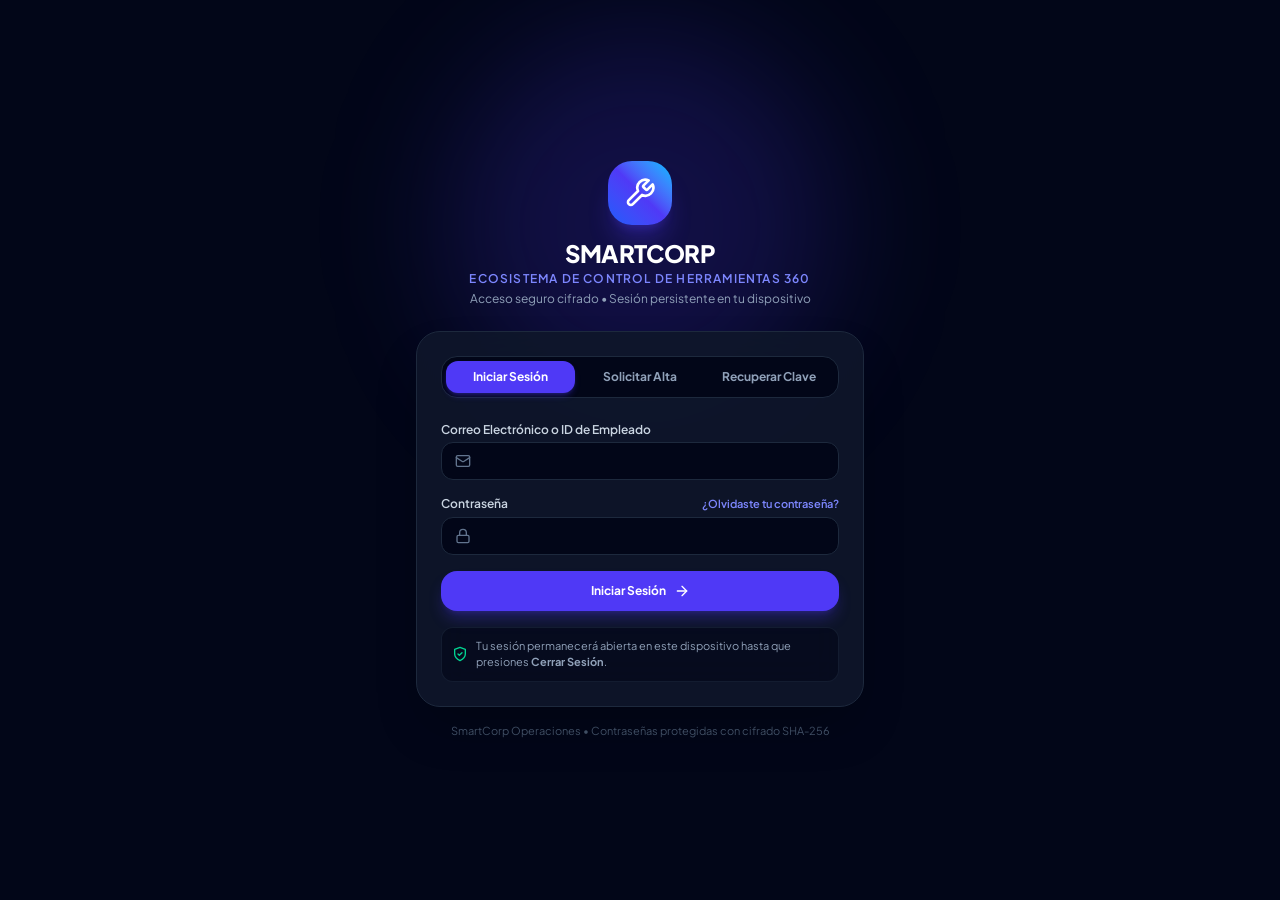
==== index.html @ 5a0fb610 "Deploy SmartCorp Herramientas 360 PWA build" ====
<!doctype html>
<html lang="es">
  <head>
    <meta charset="UTF-8" />
    <meta name="viewport" content="width=device-width, initial-scale=1.0, maximum-scale=1.0, user-scalable=no, viewport-fit=cover" />
    <meta name="theme-color" content="#0b132b" />
    <meta name="apple-mobile-web-app-capable" content="yes" />
    <meta name="apple-mobile-web-app-status-bar-style" content="black-translucent" />
    <link rel="manifest" href="./manifest.json" />
    <title>SmartCorp - Ecosistema de Herramientas</title>
    <link rel="preconnect" href="https://fonts.googleapis.com">
    <link rel="preconnect" href="https://fonts.gstatic.com" crossorigin>
    <link href="https://fonts.googleapis.com/css2?family=Plus+Jakarta+Sans:wght@400;500;600;700;800&display=swap" rel="stylesheet">
    <style>body{font-family:Plus Jakarta Sans,-apple-system,BlinkMacSystemFont,Segoe UI,Roboto,sans-serif}</style>
    <script type="module" crossorigin src="./assets/sc-v0ST0PyF.js"></script>
    <link rel="stylesheet" crossorigin href="./assets/sc-asset-D7pkGWZq.css">
  </head>
  <body class="bg-slate-950 text-slate-100 antialiased selection:bg-indigo-600 selection:text-white">
    <div id="root"></div>
  </body>
</html>
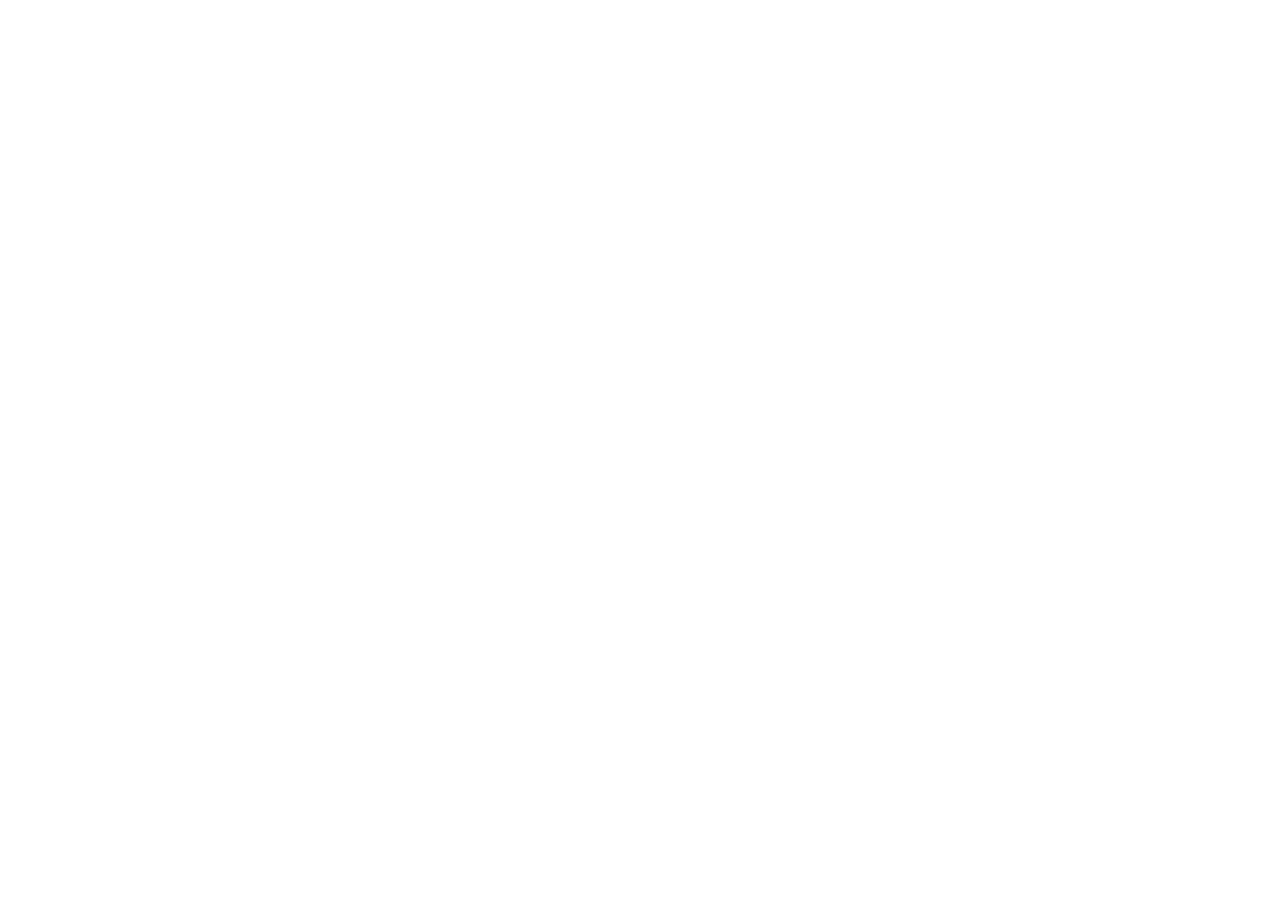
==== commit b6fcac61: "v22.2.0: Fix mobile base URL, auto-updater, clean headers, real data sync" ====
--- a/index.html
+++ b/index.html
@@ -6,14 +6,14 @@
     <meta name="theme-color" content="#0b132b" />
     <meta name="apple-mobile-web-app-capable" content="yes" />
     <meta name="apple-mobile-web-app-status-bar-style" content="black-translucent" />
-    <link rel="manifest" href="./manifest.json" />
+    <link rel="manifest" href="/smartcorp-herramientas/manifest.json" />
     <title>SmartCorp - Ecosistema de Herramientas</title>
     <link rel="preconnect" href="https://fonts.googleapis.com">
     <link rel="preconnect" href="https://fonts.gstatic.com" crossorigin>
     <link href="https://fonts.googleapis.com/css2?family=Plus+Jakarta+Sans:wght@400;500;600;700;800&display=swap" rel="stylesheet">
     <style>body{font-family:Plus Jakarta Sans,-apple-system,BlinkMacSystemFont,Segoe UI,Roboto,sans-serif}</style>
-    <script type="module" crossorigin src="./assets/sc-v0ST0PyF.js"></script>
-    <link rel="stylesheet" crossorigin href="./assets/sc-asset-D7pkGWZq.css">
+    <script type="module" crossorigin src="/smartcorp-herramientas/assets/sc-iAEYyjWi.js"></script>
+    <link rel="stylesheet" crossorigin href="/smartcorp-herramientas/assets/sc-asset-DEJnd_PH.css">
   </head>
   <body class="bg-slate-950 text-slate-100 antialiased selection:bg-indigo-600 selection:text-white">
     <div id="root"></div>
